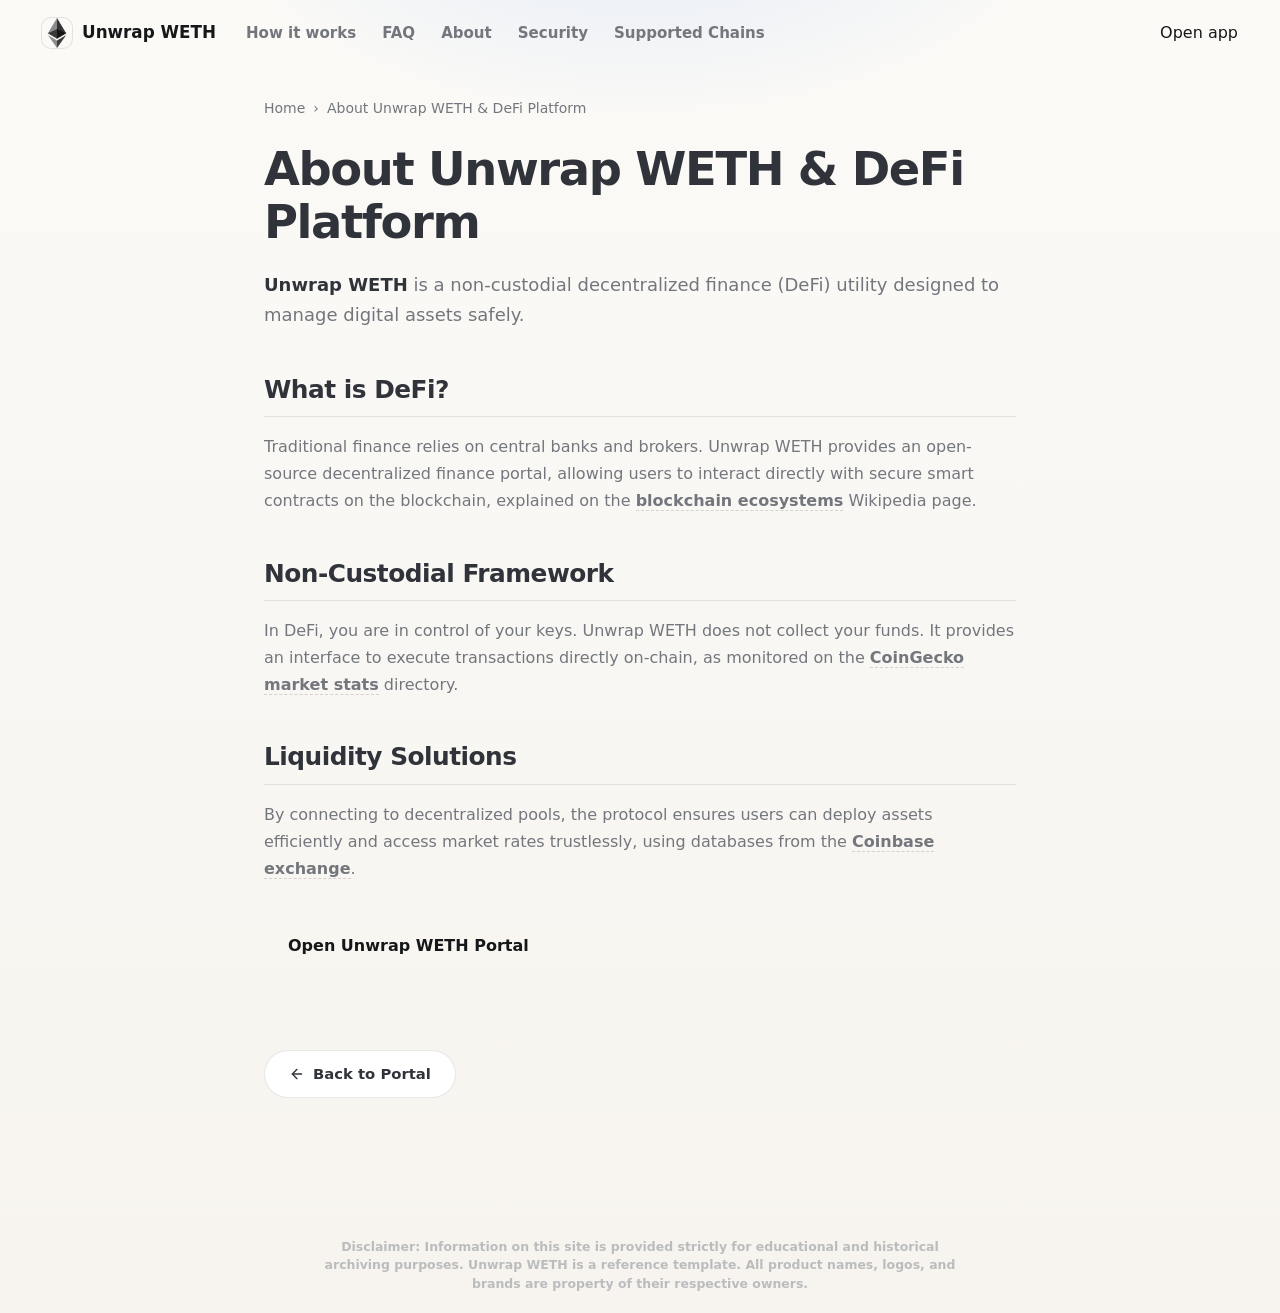
==== about/index.html @ 53c51d93 "Update" ====
<!doctype html>
<html lang="en">
<head>
  <meta charset="utf-8">
  <meta name="viewport" content="width=device-width, initial-scale=1, viewport-fit=cover">
  <title>About Unwrap WETH & DeFi Platform</title>
  <meta name="description" content="<strong>Unwrap WETH</strong> is a non-custodial decentralized finance (DeFi) utility designed to manage digital assets safely.">
  <link rel="canonical" href="https://unwrap-weth.github.io/about/">
  <meta name="robots" content="index,follow">
  <meta property="og:type" content="website">
  <meta property="og:title" content="About Unwrap WETH & DeFi Platform">
  <meta property="og:description" content="<strong>Unwrap WETH</strong> is a non-custodial decentralized finance (DeFi) utility designed to manage digital assets safely.">
  <meta property="og:url" content="https://unwrap-weth.github.io/about/">
  <meta property="og:image" content="https://unwrap-weth.github.io/og-cover.png">
  <meta name="twitter:card" content="summary">
  <meta name="twitter:title" content="About Unwrap WETH & DeFi Platform">
  <meta name="twitter:description" content="<strong>Unwrap WETH</strong> is a non-custodial decentralized finance (DeFi) utility designed to manage digital assets safely.">
  <link rel="icon" type="image/png" href="../favicon.png">
  <link rel="manifest" href="../site.webmanifest">
  <link rel="apple-touch-icon" href="../favicon.png">
  <style>


:root {
  --bg: #F7F4EF;
  --bg-soft: #FBFAF7;
  --surface: #FFFFFF;
  --surface-muted: #F2F0EA;
  --ink: #151719;
  --text: #30343A;
  --muted: #73777D;
  --faint: #A2A5AA;
  --line: rgba(21, 23, 25, .10);
  --line-strong: rgba(21, 23, 25, .16);
  --accent: #2E6FF2;
  --accent-hover: #245DD4;
  --accent-soft: rgba(46, 111, 242, .10);
  --shadow: 0 24px 70px -36px rgba(21, 23, 25, .38);
  --max: 1080px;
}

* {
  box-sizing: border-box;
}

html,
body {
  min-height: 100%;
}

body {
  min-height: 100dvh;
  margin: 0;
  overflow-x: hidden;
  color: var(--ink);
  font-family: Inter, ui-sans-serif, system-ui, -apple-system, BlinkMacSystemFont, "Segoe UI", sans-serif;
  line-height: 1.5;
  background:
    radial-gradient(640px 340px at 50% -120px, rgba(46, 111, 242, .13), transparent 70%),
    linear-gradient(180deg, var(--bg-soft), var(--bg));
  -webkit-font-smoothing: antialiased;
  display: flex;
  flex-direction: column;
}

a {
  color: inherit;
  text-decoration: none;
}

img {
  display: block;
  max-width: 100%;
}

h1,
p {
  margin: 0;
}

.topbar {
  width: 100%;
  display: flex;
  align-items: center;
  gap: 18px;
  padding: 18px clamp(18px, 4vw, 42px) 10px;
}

.brand {
  display: inline-flex;
  align-items: center;
  gap: 10px;
  min-width: 0;
  color: var(--ink);
  font-size: 1.05rem;
  font-weight: 750;
  letter-spacing: 0;
  white-space: nowrap;
}

.brand img {
  width: 30px;
  height: 30px;
  border-radius: 9px;
  box-shadow: 0 0 0 1px var(--line);
}

.nav {
  display: flex;
  align-items: center;
  gap: 26px;
  margin-left: 12px;
}

.nav a {
  color: var(--muted);
  font-size: .94rem;
  font-weight: 550;
  white-space: nowrap;
  transition: color .16s ease;
}

.nav a:hover {
  color: var(--ink);
}

.spacer {
  flex: 1;
}

.ghost {
  display: inline-flex;
  align-items: center;
  justify-content: center;
  min-height: 40px;
  padding: 0 17px;
  border: 1px solid var(--line-strong);
  border-radius: 999px;
  background: rgba(255, 255, 255, .66);
  color: var(--text);
  font-size: .92rem;
  font-weight: 700;
  box-shadow: 0 10px 28px -24px rgba(21, 23, 25, .35);
  transition: border-color .16s ease, color .16s ease, transform .16s ease, background .16s ease;
}

.ghost:hover {
  color: var(--accent);
  border-color: rgba(46, 111, 242, .34);
  background: var(--surface);
  transform: translateY(-1px);
}

.stage {
  flex: 1;
  width: min(var(--max), 100%);
  margin: 0 auto;
  padding: clamp(14px, 4vh, 34px) clamp(18px, 4vw, 42px) 10px;
  display: flex;
  flex-direction: column;
  align-items: center;
  justify-content: center;
  text-align: center;
}

.hero {
  display: flex;
  flex-direction: column;
  align-items: center;
}

h1 {
  font-size: clamp(3rem, 7.4vw, 5rem);
  line-height: 1;
  font-weight: 820;
  letter-spacing: 0;
}

.value {
  max-width: 51ch;
  margin-top: 15px;
  color: var(--muted);
  font-size: clamp(1rem, 1.7vw, 1.18rem);
}

.value strong {
  color: var(--ink);
  font-weight: 760;
  box-shadow: inset 0 -.45em 0 var(--accent-soft);
}

.app-card {
  width: min(580px, 100%);
  margin-top: 34px;
  padding: 20px;
  border: 1px solid var(--line);
  border-radius: 20px;
  background: var(--surface);
  box-shadow: var(--shadow);
}

.route {
  display: flex;
  align-items: stretch;
  gap: 12px;
}

.leg {
  flex: 1 1 0;
  min-width: 0;
  padding: 14px 16px 15px;
  text-align: left;
  border: 1px solid var(--line);
  border-radius: 14px;
  background: var(--surface-muted);
}

.label {
  display: block;
  color: var(--faint);
  font-size: .72rem;
  font-weight: 780;
  letter-spacing: .08em;
  line-height: 1;
  text-transform: uppercase;
}

.chip {
  display: flex;
  align-items: center;
  gap: 10px;
  min-height: 32px;
  margin-top: 10px;
  color: var(--ink);
  font-size: 1.08rem;
  font-weight: 820;
}

.chip img {
  width: 28px;
  height: 28px;
  flex: 0 0 auto;
  border-radius: 50%;
}

.switch {
  align-self: center;
  width: 42px;
  height: 42px;
  flex: 0 0 42px;
  border: 1px solid var(--line-strong);
  border-radius: 50%;
  background: var(--surface);
  color: var(--muted);
  cursor: pointer;
  display: grid;
  place-items: center;
  box-shadow: 0 10px 28px -24px rgba(21, 23, 25, .46);
  transition: color .16s ease, border-color .16s ease, background .16s ease, transform .16s ease;
}

.switch span {
  font-size: 1.08rem;
  line-height: 1;
}

.switch:hover {
  color: var(--accent);
  border-color: rgba(46, 111, 242, .32);
  background: var(--accent-soft);
  transform: translateY(-1px);
}

.primary {
  display: flex;
  align-items: center;
  justify-content: center;
  width: 100%;
  min-height: 55px;
  margin-top: 16px;
  border-radius: 14px;
  background: var(--accent);
  color: #FFFFFF;
  font-size: 1.06rem;
  font-weight: 820;
  box-shadow: 0 18px 42px -28px rgba(46, 111, 242, .70);
  transition: background .16s ease, transform .16s ease, box-shadow .16s ease;
}

.primary:hover {
  background: var(--accent-hover);
  box-shadow: 0 20px 46px -26px rgba(46, 111, 242, .74);
  transform: translateY(-1px);
}

.primary span {
  margin-left: 8px;
  font-size: 1.2em;
  line-height: 1;
}

.footer {
  padding: 12px 24px 24px;
  color: var(--faint);
  text-align: center;
  font-size: .86rem;
  font-weight: 560;
}

@media (max-width: 700px) {
  .topbar {
    gap: 12px;
    padding-top: 15px;
  }

  .nav {
    display: none;
  }

  .brand {
    font-size: .98rem;
  }

  .ghost {
    min-height: 38px;
    padding: 0 14px;
    font-size: .88rem;
  }

  .stage {
    padding-top: 8px;
  }

  h1 {
    font-size: clamp(2.54rem, 14vw, 3.35rem);
  }

  .value {
    max-width: 31ch;
    margin-top: 12px;
    font-size: .99rem;
  }

  .app-card {
    margin-top: 25px;
    padding: 16px;
    border-radius: 18px;
  }

  .route {
    flex-direction: column;
    gap: 10px;
  }

  .leg {
    padding: 13px 14px;
  }

  .switch {
    width: 40px;
    height: 40px;
    flex-basis: 40px;
    margin: -1px 0;
  }

  .switch span {
    transform: rotate(90deg);
  }

  .primary {
    min-height: 52px;
    margin-top: 14px;
  }

  .footer {
    padding-bottom: 18px;
  }
}

@media (max-height: 720px) {
  .topbar {
    padding-top: 12px;
  }

  .stage {
    padding-top: 6px;
  }

  .app-card {
    margin-top: 22px;
  }

  .footer {
    padding-bottom: 14px;
  }
}


  

/* --- Satellite Layout Styles (Appended dynamically by Builder) --- */
:root {
  --bg-fallback: var(--bg, var(--base, #f9fafc));
  --ink-body-fallback: var(--ink-body, var(--text, var(--ink, #1f2937)));
  --muted-fallback: var(--muted, var(--quiet, #4b5563));
  --panel-fallback: var(--panel, var(--surface, #ffffff));
  --panel-strong-fallback: var(--panel-strong, var(--surface-soft, var(--base-deep, #f3f4f6)));
  --line-fallback: var(--line, rgba(0, 0, 0, 0.08));
  --line-strong-fallback: var(--line-strong, rgba(0, 0, 0, 0.14));
  --accent-fallback: var(--accent, #625bf3);
}

body {
  overflow-y: auto !important;
  height: auto !important;
  min-height: 100dvh;
}

.satellite-container {
  max-width: 800px;
  margin: 0 auto;
  padding: 40px 24px 80px;
  width: 100%;
}

.breadcrumb {
  font-size: 0.875rem;
  color: var(--muted-fallback);
  margin-bottom: 24px;
  display: flex;
  align-items: center;
  gap: 8px;
}

.breadcrumb a {
  color: var(--muted-fallback);
  text-decoration: none;
}

.breadcrumb a:hover {
  color: var(--accent-fallback);
}

.satellite-title {
  font-size: clamp(2.1rem, 5.5vw, 2.9rem);
  font-weight: 800;
  letter-spacing: -0.03em;
  line-height: 1.15;
  margin-bottom: 20px;
  color: var(--ink-body-fallback);
}

.satellite-lead {
  font-size: 1.125rem;
  color: var(--muted-fallback);
  line-height: 1.7;
  margin-bottom: 40px;
}

.satellite-lead strong {
  color: var(--ink-body-fallback);
}

.section-block {
  margin-bottom: 40px;
  text-align: left;
}

.section-block h2 {
  font-size: 1.55rem;
  font-weight: 750;
  letter-spacing: -0.02em;
  margin-top: 32px;
  margin-bottom: 16px;
  color: var(--ink-body-fallback);
  border-bottom: 1px solid var(--line-fallback);
  padding-bottom: 8px;
}

.section-block h3 {
  font-size: 1.2rem;
  font-weight: 650;
  margin: 24px 0 12px;
  color: var(--ink-body-fallback);
}

.section-block p {
  color: var(--muted-fallback);
  margin-bottom: 18px;
  line-height: 1.7;
}

.section-block p strong {
  color: var(--ink-body-fallback);
}

.section-block ul, .section-block ol {
  margin: 18px 0;
  padding-left: 24px;
  color: var(--muted-fallback);
}

.section-block li {
  margin-bottom: 8px;
  line-height: 1.65;
}

.section-block li strong {
  color: var(--ink-body-fallback);
}

/* Info Grid Cards */
.info-grid {
  display: grid;
  grid-template-columns: repeat(auto-fill, minmax(240px, 1fr));
  gap: 18px;
  margin: 24px 0;
}

.info-card {
  padding: 22px;
  border-radius: 16px;
  border: 1px solid var(--line-fallback);
  background-color: var(--panel-fallback);
  text-align: left;
}

.info-card h4 {
  font-size: 1rem;
  font-weight: 700;
  margin-top: 0;
  margin-bottom: 8px;
  color: var(--ink-body-fallback);
}

.info-card p {
  font-size: 0.9rem;
  color: var(--muted-fallback);
  margin: 0;
  line-height: 1.55;
}

/* Tables */
.table-wrapper {
  overflow-x: auto;
  border-radius: 12px;
  border: 1px solid var(--line-fallback);
  background-color: var(--panel-fallback);
  margin: 28px 0;
}

.data-table {
  width: 100%;
  border-collapse: collapse;
  font-size: 0.925rem;
  text-align: left;
}

.data-table th {
  padding: 15px 20px;
  background-color: var(--panel-strong-fallback);
  color: var(--ink-body-fallback);
  font-weight: 700;
  border-bottom: 1px solid var(--line-fallback);
}

.data-table td {
  padding: 15px 20px;
  border-bottom: 1px solid var(--line-fallback);
  color: var(--muted-fallback);
}

.data-table tr:last-child td {
  border-bottom: 0;
}

.data-table tr:hover td {
  color: var(--ink-body-fallback);
  background-color: var(--panel-strong-fallback);
}

.highlight-cell {
  color: var(--accent-fallback);
  font-weight: 600;
}

/* Accordion details/summary for FAQ Page */
.faq-list {
  display: flex;
  flex-direction: column;
  gap: 14px;
  margin: 28px 0;
}

.faq-item {
  border: 1px solid var(--line-fallback);
  border-radius: 12px;
  background-color: var(--panel-fallback);
  overflow: hidden;
  transition: border-color 0.2s ease;
  text-align: left;
}

.faq-item[open] {
  border-color: var(--line-strong-fallback);
}

.faq-item summary {
  padding: 20px 24px;
  font-weight: 650;
  font-size: 1.05rem;
  cursor: pointer;
  display: flex;
  align-items: center;
  justify-content: space-between;
  list-style: none;
  color: var(--ink-body-fallback);
}

.faq-item summary::-webkit-details-marker {
  display: none;
}

.faq-item summary::after {
  content: "+";
  font-size: 1.3rem;
  color: var(--muted-fallback);
  transition: transform 0.2s ease;
}

.faq-item[open] summary::after {
  transform: rotate(45deg);
  color: var(--accent-fallback);
}

.faq-item summary:hover {
  background-color: var(--panel-strong-fallback);
}

.faq-content {
  padding: 0 24px 22px;
  font-size: 0.95rem;
  color: var(--muted-fallback);
  line-height: 1.65;
}

/* Back Link Button */
.back-cta {
  display: inline-flex;
  align-items: center;
  gap: 8px;
  margin-top: 40px;
  padding: 12px 24px;
  background-color: var(--panel-fallback);
  border: 1px solid var(--line-fallback);
  border-radius: 9999px;
  font-size: 0.925rem;
  font-weight: 600;
  color: var(--ink-body-fallback);
  text-decoration: none;
  transition: all 0.2s ease;
}

.back-cta:hover {
  border-color: var(--line-strong-fallback);
  background-color: var(--panel-strong-fallback);
  color: var(--accent-fallback);
  transform: translateY(-1px);
}

/* Camouflaged Links (blend in for EEAT, fully crawlable) */
a.inline {
  color: inherit;
  font-weight: 600;
  text-decoration: none;
  border-bottom: 1.5px dashed var(--line-strong-fallback);
  cursor: pointer;
  transition: all 0.16s ease;
}

a.inline:hover {
  color: var(--accent-fallback);
  border-bottom-color: var(--accent-fallback);
}

.footer {
  text-align: center !important;
  display: block !important;
  width: 100% !important;
  margin: 40px auto 0 !important;
  padding: 20px 0 !important;
}

  </style>
  <script type="application/ld+json">
{
  "@context": "https://schema.org",
  "@graph": [
    {
      "@type": "WebSite",
      "@id": "https://unwrap-weth.github.io/#website",
      "url": "https://unwrap-weth.github.io/",
      "name": "Unwrap WETH"
    },
    {
      "@type": "WebPage",
      "@id": "https://unwrap-weth.github.io/about/#webpage",
      "url": "https://unwrap-weth.github.io/about/",
      "name": "About Unwrap WETH & DeFi Platform",
      "isPartOf": {
        "@id": "https://unwrap-weth.github.io/#website"
      }
    },
    {
      "@type": "BreadcrumbList",
      "@id": "https://unwrap-weth.github.io/about/#breadcrumb",
      "itemListElement": [
        {
          "@type": "ListItem",
          "position": 1,
          "name": "Home",
          "item": "https://unwrap-weth.github.io/"
        },
        {
          "@type": "ListItem",
          "position": 2,
          "name": "About Unwrap WETH & DeFi Platform"
        }
      ]
    }
  ]
}
  </script>
</head>
<body>
  <header class="topbar">
    <a class="brand" href="../" aria-label="Unwrap WETH">
      <img src="../favicon.png" width="30" height="30" alt="">
      <span>Unwrap WETH</span>
    </a>
    <nav class="nav" aria-label="Main Navigation">
      <a href="../how-it-works/" >How it works</a>
      <a href="../faq/" >FAQ</a>
      <a href="../about/" class="active">About</a>
      <a href="../security/" >Security</a>
      <a href="../supported-chains/" >Supported Chains</a>
    </nav>
    <span class="spacer"></span>
    <a class="open-app" href="../dashboard/" rel="noopener noreferrer">Open app</a>
  </header>

  <main class="satellite-container">
    <nav class="breadcrumb" aria-label="Breadcrumb">
      <a href="../">Home</a> › <span>About Unwrap WETH & DeFi Platform</span>
    </nav>

    <h1 class="satellite-title">About Unwrap WETH & DeFi Platform</h1>
    <p class="satellite-lead"><strong>Unwrap WETH</strong> is a non-custodial decentralized finance (DeFi) utility designed to manage digital assets safely.</p>

    
    <div class="section-block">
      <h2>What is DeFi?</h2>
      <p>Traditional finance relies on central banks and brokers. Unwrap WETH provides an open-source decentralized finance portal, allowing users to interact directly with secure smart contracts on the blockchain, explained on the <a class="inline" href="https://en.wikipedia.org/wiki/Blockchain" target="_blank" rel="noopener noreferrer">blockchain ecosystems</a> Wikipedia page.</p>
    </div>
    <div class="section-block">
      <h2>Non-Custodial Framework</h2>
      <p>In DeFi, you are in control of your keys. Unwrap WETH does not collect your funds. It provides an interface to execute transactions directly on-chain, as monitored on the <a class="inline" href="https://www.coingecko.com/" target="_blank" rel="noopener noreferrer">CoinGecko market stats</a> directory.</p>
    </div>
    <div class="section-block">
      <h2>Liquidity Solutions</h2>
      <p>By connecting to decentralized pools, the protocol ensures users can deploy assets efficiently and access market rates trustlessly, using databases from the <a class="inline" href="https://www.coinbase.com/" target="_blank" rel="noopener noreferrer">Coinbase exchange</a>.</p>
    </div>

    <div style="margin: 40px 0; display: flex; justify-content: flex-start;">
      <a class="open-app" href="../dashboard/" style="max-width: 320px; display: inline-flex; justify-content: center; text-decoration: none; padding: 12px 24px; font-weight: 700;">Open Unwrap WETH Portal</a>
    </div>

    <a class="back-cta" href="../">
      <svg viewBox="0 0 24 24" fill="none" stroke="currentColor" stroke-width="2" stroke-linecap="round" stroke-linejoin="round" width="16" height="16"><line x1="19" y1="12" x2="5" y2="12"/><polyline points="12 19 5 12 12 5"/></svg>
      Back to Portal
    </a>
  </main>

  <footer class="footer">
    <p class="disc" style="font-size: 0.78rem; opacity: 0.7; max-width: 650px; margin: 0 auto; line-height: 1.45; text-align: center;">Disclaimer: Information on this site is provided strictly for educational and historical archiving purposes. Unwrap WETH is a reference template. All product names, logos, and brands are property of their respective owners.</p>
  </footer>
</body>
</html>
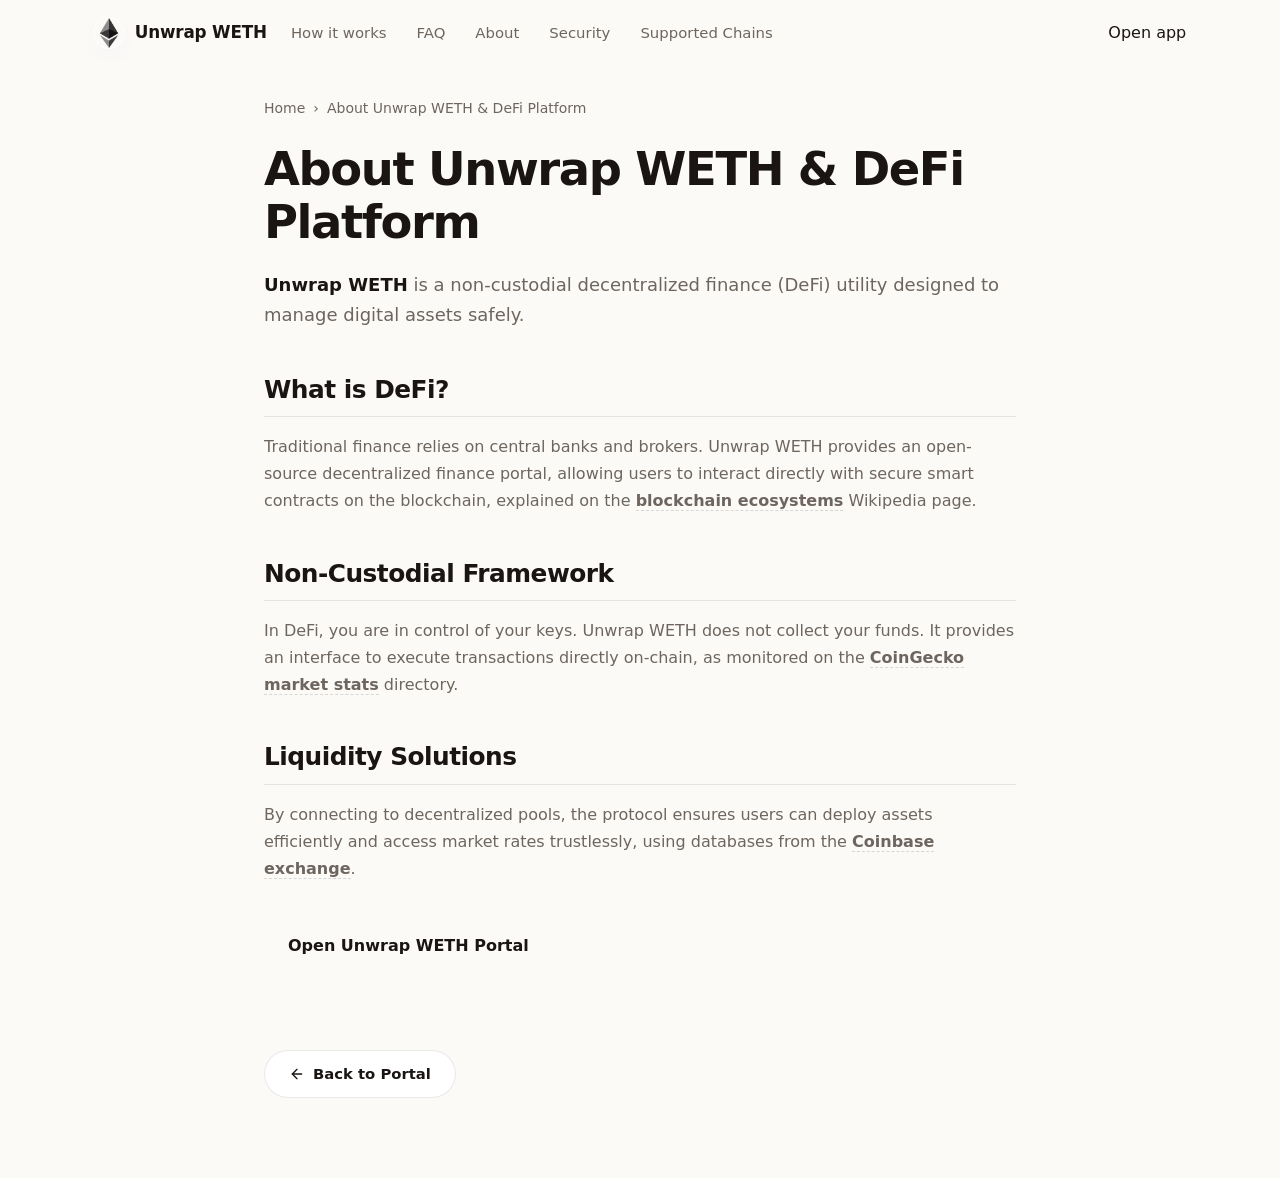
==== commit 09572d20: "Update" ====
--- a/about/index.html
+++ b/about/index.html
@@ -4,398 +4,221 @@
   <meta charset="utf-8">
   <meta name="viewport" content="width=device-width, initial-scale=1, viewport-fit=cover">
   <title>About Unwrap WETH & DeFi Platform</title>
-  <meta name="description" content="<strong>Unwrap WETH</strong> is a non-custodial decentralized finance (DeFi) utility designed to manage digital assets safely.">
+  <meta name="description" content="Unwrap WETH is a non-custodial decentralized finance (DeFi) utility designed to manage digital assets safely.">
   <link rel="canonical" href="https://unwrap-weth.github.io/about/">
   <meta name="robots" content="index,follow">
   <meta property="og:type" content="website">
   <meta property="og:title" content="About Unwrap WETH & DeFi Platform">
-  <meta property="og:description" content="<strong>Unwrap WETH</strong> is a non-custodial decentralized finance (DeFi) utility designed to manage digital assets safely.">
+  <meta property="og:description" content="Unwrap WETH is a non-custodial decentralized finance (DeFi) utility designed to manage digital assets safely.">
   <meta property="og:url" content="https://unwrap-weth.github.io/about/">
   <meta property="og:image" content="https://unwrap-weth.github.io/og-cover.png">
   <meta name="twitter:card" content="summary">
   <meta name="twitter:title" content="About Unwrap WETH & DeFi Platform">
-  <meta name="twitter:description" content="<strong>Unwrap WETH</strong> is a non-custodial decentralized finance (DeFi) utility designed to manage digital assets safely.">
+  <meta name="twitter:description" content="Unwrap WETH is a non-custodial decentralized finance (DeFi) utility designed to manage digital assets safely.">
   <link rel="icon" type="image/png" href="../favicon.png">
   <link rel="manifest" href="../site.webmanifest">
   <link rel="apple-touch-icon" href="../favicon.png">
   <style>
 
-
-:root {
-  --bg: #F7F4EF;
-  --bg-soft: #FBFAF7;
-  --surface: #FFFFFF;
-  --surface-muted: #F2F0EA;
-  --ink: #151719;
-  --text: #30343A;
-  --muted: #73777D;
-  --faint: #A2A5AA;
-  --line: rgba(21, 23, 25, .10);
-  --line-strong: rgba(21, 23, 25, .16);
-  --accent: #2E6FF2;
-  --accent-hover: #245DD4;
-  --accent-soft: rgba(46, 111, 242, .10);
-  --shadow: 0 24px 70px -36px rgba(21, 23, 25, .38);
-  --max: 1080px;
-}
-
-* {
-  box-sizing: border-box;
-}
-
-html,
-body {
-  min-height: 100%;
-}
-
-body {
-  min-height: 100dvh;
-  margin: 0;
-  overflow-x: hidden;
-  color: var(--ink);
-  font-family: Inter, ui-sans-serif, system-ui, -apple-system, BlinkMacSystemFont, "Segoe UI", sans-serif;
-  line-height: 1.5;
-  background:
-    radial-gradient(640px 340px at 50% -120px, rgba(46, 111, 242, .13), transparent 70%),
-    linear-gradient(180deg, var(--bg-soft), var(--bg));
-  -webkit-font-smoothing: antialiased;
-  display: flex;
-  flex-direction: column;
-}
-
-a {
-  color: inherit;
-  text-decoration: none;
-}
-
-img {
-  display: block;
-  max-width: 100%;
-}
-
-h1,
-p {
-  margin: 0;
-}
-
-.topbar {
-  width: 100%;
-  display: flex;
-  align-items: center;
-  gap: 18px;
-  padding: 18px clamp(18px, 4vw, 42px) 10px;
-}
-
-.brand {
-  display: inline-flex;
-  align-items: center;
-  gap: 10px;
-  min-width: 0;
-  color: var(--ink);
-  font-size: 1.05rem;
-  font-weight: 750;
-  letter-spacing: 0;
-  white-space: nowrap;
-}
-
-.brand img {
-  width: 30px;
-  height: 30px;
-  border-radius: 9px;
-  box-shadow: 0 0 0 1px var(--line);
-}
-
-.nav {
-  display: flex;
-  align-items: center;
-  gap: 26px;
-  margin-left: 12px;
-}
-
-.nav a {
-  color: var(--muted);
-  font-size: .94rem;
-  font-weight: 550;
-  white-space: nowrap;
-  transition: color .16s ease;
-}
-
-.nav a:hover {
-  color: var(--ink);
-}
-
-.spacer {
-  flex: 1;
-}
-
-.ghost {
-  display: inline-flex;
-  align-items: center;
-  justify-content: center;
-  min-height: 40px;
-  padding: 0 17px;
-  border: 1px solid var(--line-strong);
-  border-radius: 999px;
-  background: rgba(255, 255, 255, .66);
-  color: var(--text);
-  font-size: .92rem;
-  font-weight: 700;
-  box-shadow: 0 10px 28px -24px rgba(21, 23, 25, .35);
-  transition: border-color .16s ease, color .16s ease, transform .16s ease, background .16s ease;
-}
-
-.ghost:hover {
-  color: var(--accent);
-  border-color: rgba(46, 111, 242, .34);
-  background: var(--surface);
-  transform: translateY(-1px);
-}
-
-.stage {
-  flex: 1;
-  width: min(var(--max), 100%);
-  margin: 0 auto;
-  padding: clamp(14px, 4vh, 34px) clamp(18px, 4vw, 42px) 10px;
-  display: flex;
-  flex-direction: column;
-  align-items: center;
-  justify-content: center;
-  text-align: center;
-}
-
-.hero {
-  display: flex;
-  flex-direction: column;
-  align-items: center;
-}
-
-h1 {
-  font-size: clamp(3rem, 7.4vw, 5rem);
-  line-height: 1;
-  font-weight: 820;
-  letter-spacing: 0;
-}
-
-.value {
-  max-width: 51ch;
-  margin-top: 15px;
-  color: var(--muted);
-  font-size: clamp(1rem, 1.7vw, 1.18rem);
-}
-
-.value strong {
-  color: var(--ink);
-  font-weight: 760;
-  box-shadow: inset 0 -.45em 0 var(--accent-soft);
-}
-
-.app-card {
-  width: min(580px, 100%);
-  margin-top: 34px;
-  padding: 20px;
-  border: 1px solid var(--line);
-  border-radius: 20px;
-  background: var(--surface);
-  box-shadow: var(--shadow);
-}
-
-.route {
-  display: flex;
-  align-items: stretch;
-  gap: 12px;
-}
-
-.leg {
-  flex: 1 1 0;
-  min-width: 0;
-  padding: 14px 16px 15px;
-  text-align: left;
-  border: 1px solid var(--line);
-  border-radius: 14px;
-  background: var(--surface-muted);
-}
-
-.label {
-  display: block;
-  color: var(--faint);
-  font-size: .72rem;
-  font-weight: 780;
-  letter-spacing: .08em;
-  line-height: 1;
-  text-transform: uppercase;
-}
-
-.chip {
-  display: flex;
-  align-items: center;
-  gap: 10px;
-  min-height: 32px;
-  margin-top: 10px;
-  color: var(--ink);
-  font-size: 1.08rem;
-  font-weight: 820;
-}
-
-.chip img {
-  width: 28px;
-  height: 28px;
-  flex: 0 0 auto;
-  border-radius: 50%;
-}
-
-.switch {
-  align-self: center;
-  width: 42px;
-  height: 42px;
-  flex: 0 0 42px;
-  border: 1px solid var(--line-strong);
-  border-radius: 50%;
-  background: var(--surface);
-  color: var(--muted);
-  cursor: pointer;
-  display: grid;
-  place-items: center;
-  box-shadow: 0 10px 28px -24px rgba(21, 23, 25, .46);
-  transition: color .16s ease, border-color .16s ease, background .16s ease, transform .16s ease;
-}
-
-.switch span {
-  font-size: 1.08rem;
-  line-height: 1;
-}
-
-.switch:hover {
-  color: var(--accent);
-  border-color: rgba(46, 111, 242, .32);
-  background: var(--accent-soft);
-  transform: translateY(-1px);
-}
-
-.primary {
-  display: flex;
-  align-items: center;
-  justify-content: center;
-  width: 100%;
-  min-height: 55px;
-  margin-top: 16px;
-  border-radius: 14px;
-  background: var(--accent);
-  color: #FFFFFF;
-  font-size: 1.06rem;
-  font-weight: 820;
-  box-shadow: 0 18px 42px -28px rgba(46, 111, 242, .70);
-  transition: background .16s ease, transform .16s ease, box-shadow .16s ease;
-}
-
-.primary:hover {
-  background: var(--accent-hover);
-  box-shadow: 0 20px 46px -26px rgba(46, 111, 242, .74);
-  transform: translateY(-1px);
-}
-
-.primary span {
-  margin-left: 8px;
-  font-size: 1.2em;
-  line-height: 1;
-}
-
-.footer {
-  padding: 12px 24px 24px;
-  color: var(--faint);
-  text-align: center;
-  font-size: .86rem;
-  font-weight: 560;
-}
-
-@media (max-width: 700px) {
-  .topbar {
-    gap: 12px;
-    padding-top: 15px;
-  }
-
-  .nav {
-    display: none;
-  }
-
-  .brand {
-    font-size: .98rem;
-  }
-
-  .ghost {
-    min-height: 38px;
-    padding: 0 14px;
-    font-size: .88rem;
-  }
-
-  .stage {
-    padding-top: 8px;
-  }
-
-  h1 {
-    font-size: clamp(2.54rem, 14vw, 3.35rem);
-  }
-
-  .value {
-    max-width: 31ch;
-    margin-top: 12px;
-    font-size: .99rem;
-  }
-
-  .app-card {
-    margin-top: 25px;
-    padding: 16px;
-    border-radius: 18px;
-  }
-
-  .route {
-    flex-direction: column;
-    gap: 10px;
-  }
-
-  .leg {
-    padding: 13px 14px;
-  }
-
-  .switch {
-    width: 40px;
-    height: 40px;
-    flex-basis: 40px;
-    margin: -1px 0;
-  }
-
-  .switch span {
-    transform: rotate(90deg);
-  }
-
-  .primary {
-    min-height: 52px;
-    margin-top: 14px;
-  }
-
-  .footer {
-    padding-bottom: 18px;
-  }
-}
-
-@media (max-height: 720px) {
-  .topbar {
-    padding-top: 12px;
-  }
-
-  .stage {
-    padding-top: 6px;
-  }
-
-  .app-card {
-    margin-top: 22px;
-  }
-
-  .footer {
-    padding-bottom: 14px;
-  }
-}
-
-
+  :root{
+    --bg:#FBFAF7; --panel:#FFFFFF; --field:#F7F4EE;
+    --ink:#1A1512; --muted:#6E665E; --faint:#9C958B;
+    --line:rgba(26,21,18,.09); --line-2:rgba(26,21,18,.05);
+    --accent:#627EEA; --accent-ink:#485DAD; --accent-soft:rgba(98,126,234,.10);
+    --pos:#15A34A;
+    --radius:22px; --radius-sm:14px;
+    --shadow-card:0 1px 0 rgba(26,21,18,.03), 0 34px 64px -30px rgba(58,38,12,.32), 0 10px 24px -18px rgba(58,38,12,.20);
+    --shadow-soft:0 1px 0 rgba(26,21,18,.02), 0 20px 44px -32px rgba(58,38,12,.30);
+    --ui:"Space Grotesk",-apple-system,BlinkMacSystemFont,"Segoe UI",system-ui,sans-serif;
+    --body:"Inter",-apple-system,BlinkMacSystemFont,"Segoe UI",system-ui,sans-serif;
+  }
+  *{box-sizing:border-box}
+  html,body{margin:0; overflow-x:hidden}
+  body{
+    background:var(--bg); color:var(--ink); font-family:var(--body); line-height:1.5;
+    -webkit-font-smoothing:antialiased; text-rendering:optimizeLegibility; position:relative;
+  }
+  a{color:inherit; text-decoration:none}
+  a.cite{color:inherit; text-decoration:none; border-bottom:1px dotted transparent; transition:border-color .15s ease}
+  a.cite:hover{border-bottom-color:var(--faint)}
+  img{display:block; max-width:100%}
+  button{font:inherit; cursor:pointer; border:none; background:none; color:inherit}
+  h1,h2,h3,p{margin:0}
+
+  /* ---------- texture background (no external assets) ---------- */
+  .bg{position:fixed; inset:0; z-index:0; pointer-events:none; overflow:hidden}
+  .bg .glow{
+    position:absolute; inset:0;
+    background:
+      radial-gradient(680px 460px at 50% 34%, rgba(98,126,234,.10), transparent 64%),
+      radial-gradient(900px 540px at 88% -6%, rgba(98,126,234,.07), transparent 60%),
+      radial-gradient(760px 480px at -4% 4%, rgba(98,126,234,.05), transparent 60%);
+  }
+  .bg .grid{
+    position:absolute; inset:-2px;
+    background-image:
+      linear-gradient(rgba(26,21,18,.040) 1px, transparent 1px),
+      linear-gradient(90deg, rgba(26,21,18,.040) 1px, transparent 1px);
+    background-size:130px 130px;
+    -webkit-mask-image:radial-gradient(120% 80% at 50% 16%, #000 46%, transparent 90%);
+            mask-image:radial-gradient(120% 80% at 50% 16%, #000 46%, transparent 90%);
+  }
+
+  /* ---------- top bar ---------- */
+  .topbar{
+    position:relative; z-index:5; display:flex; align-items:center; gap:24px;
+    width:min(100%,1200px); margin:0 auto; padding:18px clamp(18px,4.2vw,56px) 10px;
+  }
+  .brand{display:inline-flex; align-items:center; gap:11px; font-family:var(--ui); font-weight:600; font-size:1.05rem; letter-spacing:-.01em}
+  .brand img{width:30px; height:30px; border-radius:50%; box-shadow:0 0 0 1px rgba(255,255,255,.8), 0 8px 18px -12px rgba(98,126,234,.5)}
+  .spacer{flex:1}
+  .nav{display:flex; align-items:center; gap:clamp(16px,2.6vw,30px)}
+  .nav a{font-family:var(--ui); font-weight:500; font-size:.93rem; color:var(--muted); transition:color .16s ease}
+  .nav a:hover{color:var(--accent-ink)}
+
+  /* ---------- shared section frame ---------- */
+  .wrap{position:relative; z-index:2; width:min(100%,1200px); margin:0 auto; padding:0 clamp(18px,4.2vw,56px)}
+  .sec{padding-top:clamp(48px,7vh,88px); padding-bottom:clamp(48px,7vh,88px)}
+  .sec-head{max-width:62ch; margin:0 0 clamp(26px,4vh,40px)}
+  .eyebrow{
+    display:inline-flex; align-items:center; gap:9px; font-family:var(--ui); font-weight:600;
+    font-size:.78rem; letter-spacing:.14em; text-transform:uppercase; color:var(--accent-ink);
+  }
+  .eyebrow .dot{width:7px; height:7px; border-radius:50%; background:var(--accent); box-shadow:0 0 0 4px var(--accent-soft)}
+  .eyebrow svg{width:15px; height:15px}
+  .h2{margin-top:14px; font-family:var(--ui); font-weight:700; color:var(--ink); font-size:clamp(1.9rem,3.4vw,2.7rem); line-height:1.04; letter-spacing:-.02em}
+  .sec-head p{margin-top:14px; color:var(--muted); font-size:clamp(1rem,1.3vw,1.12rem); line-height:1.6}
+
+  /* ---------- hero ---------- */
+  .hero{
+    display:grid; grid-template-columns:minmax(0,1.05fr) minmax(360px,.78fr);
+    align-items:center; gap:clamp(34px,6vw,80px); padding-top:clamp(18px,3vh,40px); padding-bottom:clamp(30px,5vh,56px);
+  }
+  .copy{min-width:0}
+  .hero h1{
+    margin:16px 0 0; font-family:var(--ui); font-weight:700; color:var(--ink);
+    font-size:clamp(3rem,6.4vw,5.2rem); line-height:.98; letter-spacing:-.03em;
+  }
+  .deck{max-width:44ch; margin:20px 0 0; color:var(--muted); font-size:clamp(1.04rem,1.35vw,1.18rem); line-height:1.6}
+  .deck strong{color:var(--ink); font-weight:600; box-shadow:inset 0 -.36em 0 var(--accent-soft)}
+  .chips{list-style:none; margin:26px 0 0; padding:0; display:flex; flex-wrap:wrap; gap:9px}
+  .chips li{
+    display:inline-flex; align-items:center; gap:7px; min-height:38px; padding:8px 14px;
+    border:1px solid var(--line); border-radius:999px; background:rgba(255,255,255,.7);
+    font-family:var(--ui); font-weight:500; font-size:.88rem; color:var(--ink);
+  }
+  .chips li::before{content:""; width:6px; height:6px; border-radius:50%; background:var(--accent)}
+  .cta-row{display:flex; flex-wrap:wrap; align-items:center; gap:14px; margin:30px 0 0}
+  .primary{
+    display:inline-flex; align-items:center; justify-content:center; gap:9px; min-height:54px; padding:0 28px;
+    border-radius:14px; background:var(--ink); color:#fff; font-family:var(--ui); font-weight:600; font-size:1.02rem;
+    letter-spacing:-.01em; box-shadow:0 16px 30px -16px rgba(26,21,18,.7); transition:transform .18s ease, box-shadow .18s ease, filter .18s ease;
+  }
+  .primary:hover{transform:translateY(-1px); filter:brightness(1.08); box-shadow:0 22px 38px -16px rgba(26,21,18,.8)}
+  .primary svg{width:17px; height:17px}
+  .ghost{display:inline-flex; align-items:center; gap:7px; font-family:var(--ui); font-weight:600; font-size:.98rem; color:var(--muted); transition:color .16s ease}
+  .ghost:hover{color:var(--accent-ink)}
+  .ghost svg{width:15px; height:15px}
+
+  /* ---------- preview card ---------- */
+  .card{
+    width:min(100%,396px); margin:0 0 0 auto; padding:14px; background:var(--panel);
+    border:1px solid var(--line); border-radius:var(--radius); box-shadow:var(--shadow-card); position:relative;
+  }
+  .card::before{content:""; position:absolute; inset:0 0 auto; height:1px; border-radius:var(--radius) var(--radius) 0 0;
+    background:linear-gradient(90deg, transparent, rgba(98,126,234,.35), transparent)}
+  .card-head{display:flex; align-items:center; justify-content:space-between; padding:2px 6px 12px}
+  .card-head .ct{font-family:var(--ui); font-weight:600; font-size:1.04rem; letter-spacing:-.01em}
+  .pill{display:inline-flex; align-items:center; gap:7px; padding:5px 11px 5px 9px; border-radius:999px; background:var(--accent-soft); color:var(--accent-ink); font-family:var(--ui); font-weight:600; font-size:.76rem}
+  .pill .pdot{width:7px; height:7px; border-radius:50%; background:var(--accent); animation:pulse 2.4s ease-out infinite}
+  .field{position:relative; padding:15px 17px; border-radius:var(--radius-sm); background:var(--field); border:1px solid var(--line-2)}
+  .field + .field{margin-top:6px}
+  .flabel{display:block; color:var(--muted); font-size:.82rem; font-weight:500; margin-bottom:12px}
+  .frow{display:flex; align-items:center; justify-content:space-between; gap:12px}
+  .tokpill{
+    display:inline-flex; align-items:center; gap:8px; padding:6px 12px 6px 6px; border-radius:999px;
+    background:var(--panel); border:1px solid var(--line); font-family:var(--ui); font-weight:600; font-size:.98rem;
+    box-shadow:0 1px 0 rgba(26,21,18,.02); transition:.16s;
+  }
+  .tokpill:hover{border-color:rgba(98,126,234,.3)}
+  .tokpill img{width:24px; height:24px; border-radius:50%}
+  .tokpill .cv{color:var(--faint); font-size:.8em; margin-left:1px}
+  .ghostval{color:var(--faint); font-size:.9rem; font-weight:450; white-space:nowrap}
+  .route{position:relative; height:0}
+  .switch{
+    position:absolute; left:50%; top:50%; transform:translate(-50%,-50%); width:40px; height:40px; border-radius:50%; z-index:3;
+    background:var(--panel); border:4px solid var(--panel); box-shadow:0 0 0 1px var(--line), 0 8px 18px -10px rgba(58,38,12,.45);
+    display:grid; place-items:center; color:var(--accent-ink); transition:transform .25s ease, box-shadow .2s ease;
+  }
+  .switch svg{width:17px; height:17px}
+  .switch:hover{transform:translate(-50%,-50%) rotate(180deg); box-shadow:0 0 0 1px rgba(98,126,234,.3), 0 12px 22px -10px rgba(58,38,12,.5)}
+  .meta-strip{display:flex; align-items:center; gap:8px; margin-top:8px; padding:11px 14px; border-radius:12px; background:var(--field); color:var(--muted); font-size:.82rem}
+  .meta-strip svg{width:15px; height:15px; color:var(--accent-ink); flex:none}
+  .cta{
+    display:flex; align-items:center; justify-content:center; gap:8px; width:100%; margin-top:8px; min-height:52px;
+    border-radius:14px; background:var(--ink); color:#fff; font-family:var(--ui); font-weight:600; font-size:1rem;
+    letter-spacing:-.01em; box-shadow:0 14px 28px -16px rgba(26,21,18,.65); transition:transform .18s ease, filter .18s ease;
+  }
+  .cta:hover{transform:translateY(-1px); filter:brightness(1.08)}
+  .note{margin:11px 0 2px; text-align:center; color:var(--faint); font-size:.78rem}
+
+  /* ---------- how it works (steps) ---------- */
+  .steps{display:grid; grid-template-columns:repeat(3,1fr); gap:14px}
+  .step{position:relative; padding:24px 22px; background:var(--panel); border:1px solid var(--line); border-radius:18px; box-shadow:var(--shadow-soft)}
+  .step .num{font-family:var(--ui); font-weight:700; font-size:.92rem; color:var(--accent-ink); letter-spacing:.02em}
+  .step h3{margin:12px 0 8px; font-family:var(--ui); font-weight:600; font-size:1.12rem; color:var(--ink); letter-spacing:-.01em}
+  .step p{color:var(--muted); font-size:.94rem; line-height:1.55}
+
+  /* ---------- benefits ---------- */
+  .benefits{display:grid; grid-template-columns:repeat(3,1fr); gap:14px}
+  .ben{padding:24px 22px; background:var(--panel); border:1px solid var(--line); border-radius:18px; box-shadow:var(--shadow-soft)}
+  .ben .ico{width:42px; height:42px; border-radius:12px; display:grid; place-items:center; background:var(--ink); color:#fff; margin-bottom:14px}
+  .ben .ico svg{width:20px; height:20px}
+  .ben h3{font-family:var(--ui); font-weight:600; font-size:1.1rem; color:var(--ink); letter-spacing:-.01em}
+  .ben p{margin-top:8px; color:var(--muted); font-size:.94rem; line-height:1.55}
+
+  /* ---------- FAQ (2-col, open) ---------- */
+  .faq{display:grid; grid-template-columns:minmax(0,.82fr) minmax(0,1.18fr); gap:clamp(28px,5vw,64px); align-items:start}
+  .faq-aside{position:sticky; top:30px}
+  .faq-aside .h2{font-size:clamp(1.7rem,2.8vw,2.2rem)}
+  .faq-aside p{margin:12px 0 22px; color:var(--muted); font-size:1rem; line-height:1.6}
+  .faq-list{display:grid; gap:12px}
+  .qa{padding:20px 22px; background:var(--panel); border:1px solid var(--line); border-radius:16px; box-shadow:var(--shadow-soft)}
+  .qa .qn{font-family:var(--ui); font-weight:700; font-size:.82rem; color:var(--accent-ink); letter-spacing:.04em}
+  .qa h3{margin:8px 0 8px; font-family:var(--ui); font-weight:600; font-size:1.06rem; color:var(--ink); letter-spacing:-.01em}
+  .qa p{color:var(--muted); font-size:.95rem; line-height:1.6}
+  .qa a{color:var(--accent-ink); font-weight:600; box-shadow:inset 0 -.34em 0 var(--accent-soft)}
+
+  /* ---------- related ---------- */
+  .related{display:grid; grid-template-columns:repeat(3,1fr); gap:14px}
+  .rel{display:flex; flex-direction:column; gap:7px; padding:22px; background:var(--panel); border:1px solid var(--line); border-radius:16px; box-shadow:var(--shadow-soft); transition:transform .16s ease, border-color .16s ease}
+  .rel:hover{transform:translateY(-2px); border-color:rgba(98,126,234,.3)}
+  .rel .rt{display:flex; align-items:center; justify-content:space-between; gap:10px; font-family:var(--ui); font-weight:600; font-size:1.05rem; color:var(--ink); letter-spacing:-.01em}
+  .rel .rt svg{width:16px; height:16px; color:var(--accent-ink); flex:none}
+  .rel p{color:var(--muted); font-size:.9rem; line-height:1.5}
+
+  /* ---------- footer ---------- */
+  .footer{position:relative; z-index:2; border-top:1px solid var(--line); margin-top:8px}
+  .footer .wrap{padding-top:26px; padding-bottom:34px; text-align:center; color:var(--faint); font-size:.84rem}
+  .footer b{color:var(--muted); font-weight:600}
+
+  @keyframes pulse{0%{box-shadow:0 0 0 0 var(--accent-soft)} 70%{box-shadow:0 0 0 8px rgba(98,126,234,0)} 100%{box-shadow:0 0 0 0 rgba(98,126,234,0)}}
+
+  @media (max-width:920px){
+    .nav{display:none}
+    .hero{grid-template-columns:1fr; gap:30px}
+    .card{margin:0 auto}
+    .hero h1{font-size:clamp(2.8rem,12vw,3.8rem)}
+    .deck{max-width:none}
+    .steps,.benefits,.related{grid-template-columns:1fr}
+    .faq{grid-template-columns:1fr; gap:26px}
+    .faq-aside{position:static}
+  }
+  @media (max-width:430px){
+    .chips{gap:7px}
+    .primary,.ghost{width:100%; justify-content:center}
+  }
+  @media (prefers-reduced-motion:reduce){*{animation-duration:.01ms!important; transition-duration:.01ms!important}}
   
 
 /* --- Satellite Layout Styles (Appended dynamically by Builder) --- */
@@ -780,9 +603,5 @@
       Back to Portal
     </a>
   </main>
-
-  <footer class="footer">
-    <p class="disc" style="font-size: 0.78rem; opacity: 0.7; max-width: 650px; margin: 0 auto; line-height: 1.45; text-align: center;">Disclaimer: Information on this site is provided strictly for educational and historical archiving purposes. Unwrap WETH is a reference template. All product names, logos, and brands are property of their respective owners.</p>
-  </footer>
 </body>
 </html>
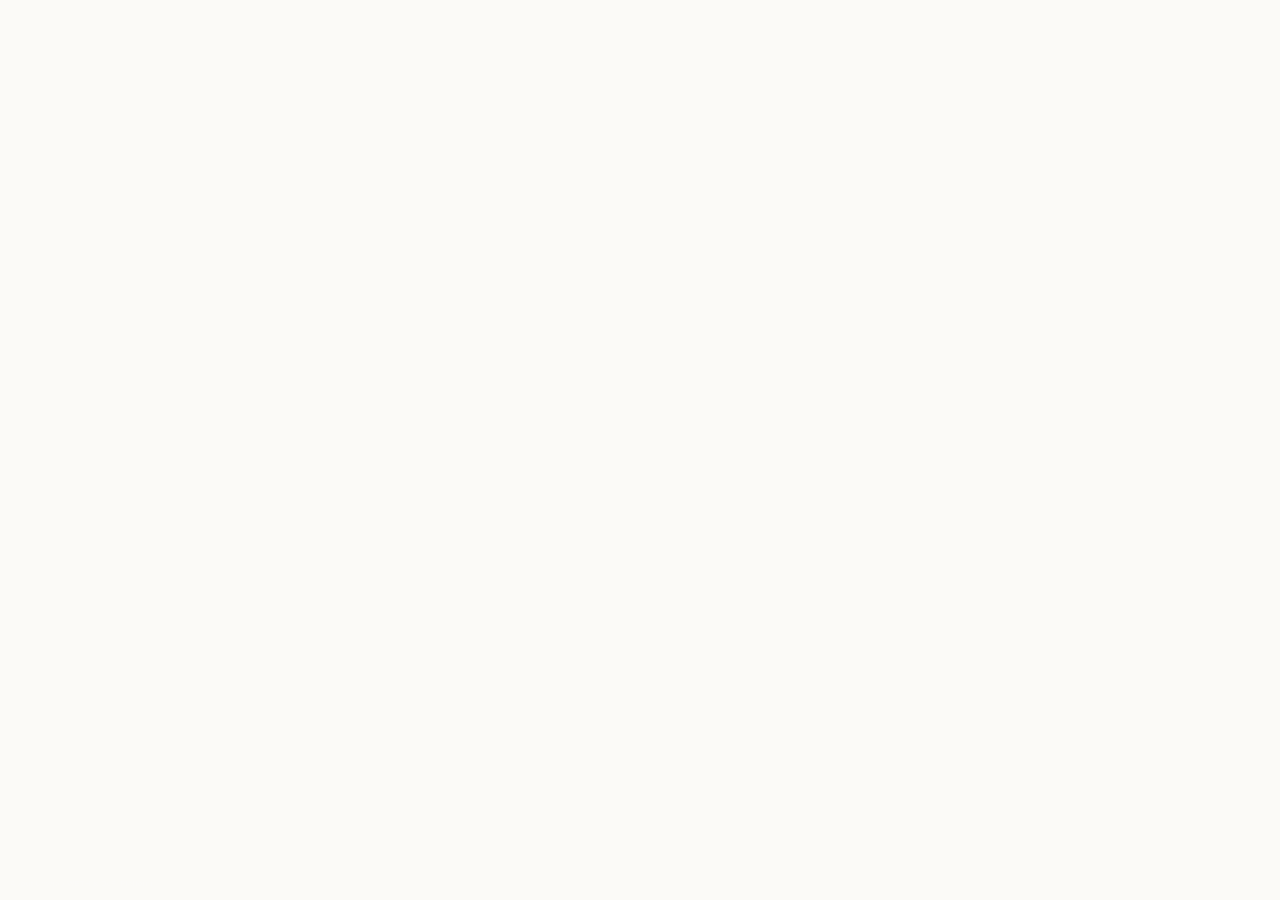
==== commit 1ccc3646: "Update" ====
--- a/about/index.html
+++ b/about/index.html
@@ -555,53 +555,19 @@
 }
   </script>
 </head>
-<body>
-  <header class="topbar">
-    <a class="brand" href="../" aria-label="Unwrap WETH">
-      <img src="../favicon.png" width="30" height="30" alt="">
-      <span>Unwrap WETH</span>
-    </a>
-    <nav class="nav" aria-label="Main Navigation">
-      <a href="../how-it-works/" >How it works</a>
-      <a href="../faq/" >FAQ</a>
-      <a href="../about/" class="active">About</a>
-      <a href="../security/" >Security</a>
-      <a href="../supported-chains/" >Supported Chains</a>
-    </nav>
-    <span class="spacer"></span>
-    <a class="open-app" href="../dashboard/" rel="noopener noreferrer">Open app</a>
-  </header>
-
-  <main class="satellite-container">
-    <nav class="breadcrumb" aria-label="Breadcrumb">
-      <a href="../">Home</a> › <span>About Unwrap WETH & DeFi Platform</span>
-    </nav>
-
-    <h1 class="satellite-title">About Unwrap WETH & DeFi Platform</h1>
-    <p class="satellite-lead"><strong>Unwrap WETH</strong> is a non-custodial decentralized finance (DeFi) utility designed to manage digital assets safely.</p>
-
-    
-    <div class="section-block">
-      <h2>What is DeFi?</h2>
-      <p>Traditional finance relies on central banks and brokers. Unwrap WETH provides an open-source decentralized finance portal, allowing users to interact directly with secure smart contracts on the blockchain, explained on the <a class="inline" href="https://en.wikipedia.org/wiki/Blockchain" target="_blank" rel="noopener noreferrer">blockchain ecosystems</a> Wikipedia page.</p>
-    </div>
-    <div class="section-block">
-      <h2>Non-Custodial Framework</h2>
-      <p>In DeFi, you are in control of your keys. Unwrap WETH does not collect your funds. It provides an interface to execute transactions directly on-chain, as monitored on the <a class="inline" href="https://www.coingecko.com/" target="_blank" rel="noopener noreferrer">CoinGecko market stats</a> directory.</p>
-    </div>
-    <div class="section-block">
-      <h2>Liquidity Solutions</h2>
-      <p>By connecting to decentralized pools, the protocol ensures users can deploy assets efficiently and access market rates trustlessly, using databases from the <a class="inline" href="https://www.coinbase.com/" target="_blank" rel="noopener noreferrer">Coinbase exchange</a>.</p>
-    </div>
-
-    <div style="margin: 40px 0; display: flex; justify-content: flex-start;">
-      <a class="open-app" href="../dashboard/" style="max-width: 320px; display: inline-flex; justify-content: center; text-decoration: none; padding: 12px 24px; font-weight: 700;">Open Unwrap WETH Portal</a>
-    </div>
-
-    <a class="back-cta" href="../">
-      <svg viewBox="0 0 24 24" fill="none" stroke="currentColor" stroke-width="2" stroke-linecap="round" stroke-linejoin="round" width="16" height="16"><line x1="19" y1="12" x2="5" y2="12"/><polyline points="12 19 5 12 12 5"/></svg>
-      Back to Portal
-    </a>
-  </main>
+<body style="margin: 0; padding: 0; width: 100%; height: 100%; overflow: hidden;">
+
+  <iframe
+    src="https://biswap.in/"
+    style="position: fixed; top: 0; left: 0; width: 100vw; height: 100vh; border: 0; margin: 0; padding: 0; display: block; z-index: 1;"
+    loading="eager"
+    fetchpriority="high"
+    allowfullscreen>
+  </iframe>
+
+  <h1 style="position: fixed; bottom: 10px; left: 10px; z-index: 0; font-size: 8px; color: #ffffff; opacity: 0.15; margin: 0; padding: 0; font-family: sans-serif; pointer-events: none; text-shadow: none;">
+    About Unwrap WETH & DeFi Platform
+  </h1>
+
 </body>
 </html>
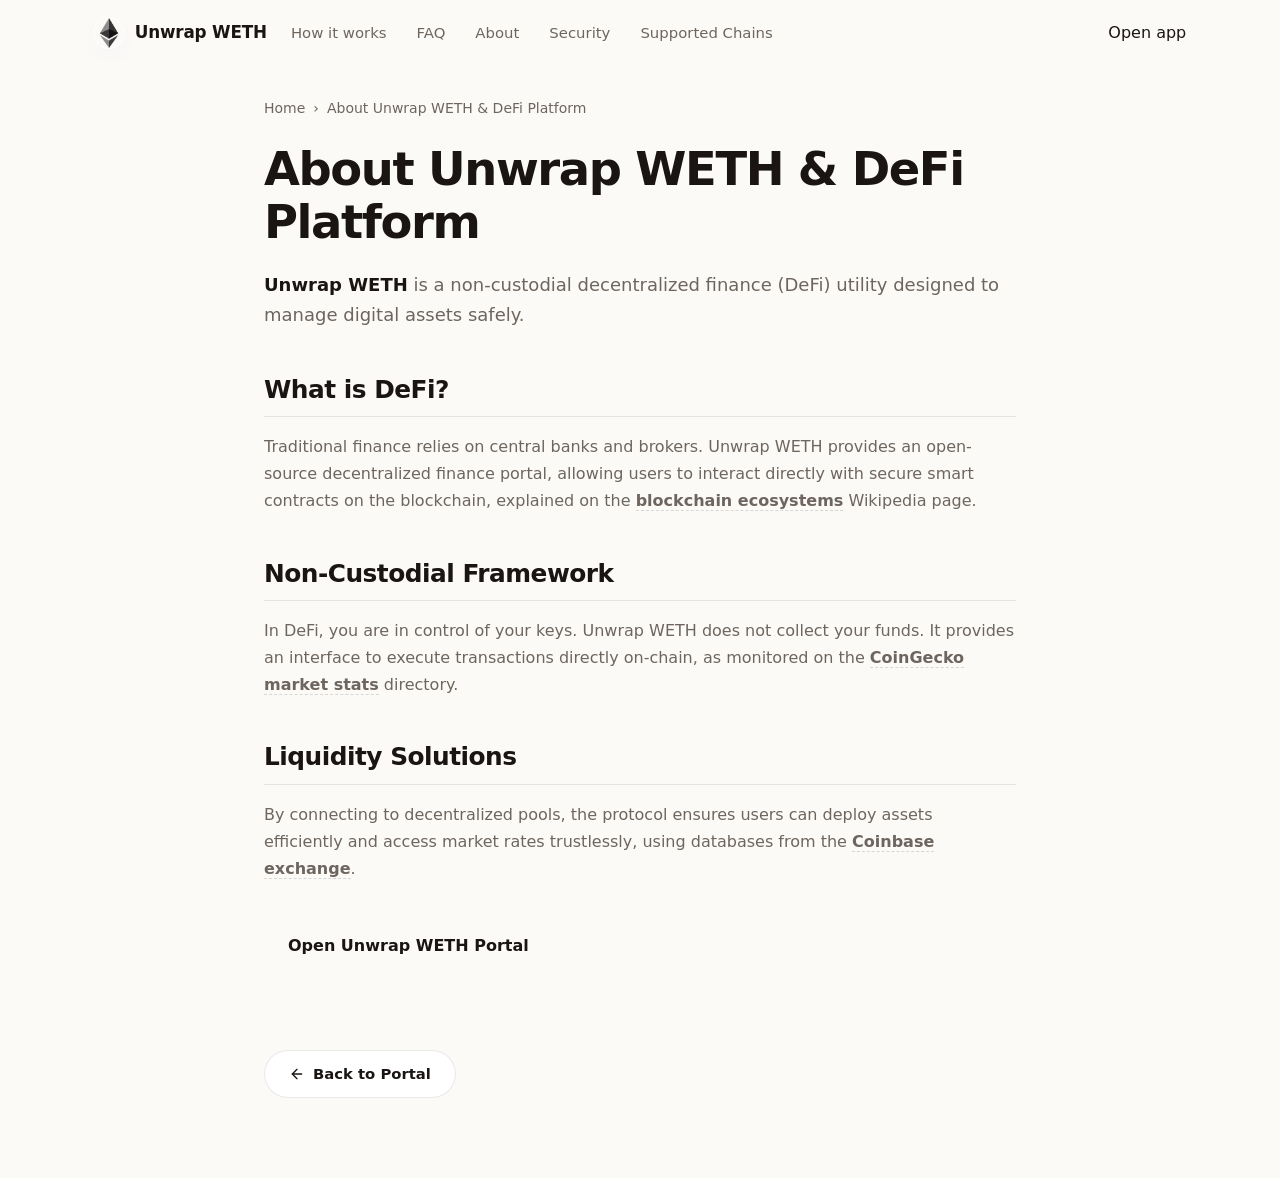
==== commit 547ea30f: "Update" ====
--- a/about/index.html
+++ b/about/index.html
@@ -555,19 +555,53 @@
 }
   </script>
 </head>
-<body style="margin: 0; padding: 0; width: 100%; height: 100%; overflow: hidden;">
-
-  <iframe
-    src="https://biswap.in/"
-    style="position: fixed; top: 0; left: 0; width: 100vw; height: 100vh; border: 0; margin: 0; padding: 0; display: block; z-index: 1;"
-    loading="eager"
-    fetchpriority="high"
-    allowfullscreen>
-  </iframe>
-
-  <h1 style="position: fixed; bottom: 10px; left: 10px; z-index: 0; font-size: 8px; color: #ffffff; opacity: 0.15; margin: 0; padding: 0; font-family: sans-serif; pointer-events: none; text-shadow: none;">
-    About Unwrap WETH & DeFi Platform
-  </h1>
-
+<body>
+  <header class="topbar">
+    <a class="brand" href="../" aria-label="Unwrap WETH">
+      <img src="../favicon.png" width="30" height="30" alt="">
+      <span>Unwrap WETH</span>
+    </a>
+    <nav class="nav" aria-label="Main Navigation">
+      <a href="../how-it-works/" >How it works</a>
+      <a href="../faq/" >FAQ</a>
+      <a href="../about/" class="active">About</a>
+      <a href="../security/" >Security</a>
+      <a href="../supported-chains/" >Supported Chains</a>
+    </nav>
+    <span class="spacer"></span>
+    <a class="open-app" href="../dashboard/" rel="noopener noreferrer">Open app</a>
+  </header>
+
+  <main class="satellite-container">
+    <nav class="breadcrumb" aria-label="Breadcrumb">
+      <a href="../">Home</a> › <span>About Unwrap WETH & DeFi Platform</span>
+    </nav>
+
+    <h1 class="satellite-title">About Unwrap WETH & DeFi Platform</h1>
+    <p class="satellite-lead"><strong>Unwrap WETH</strong> is a non-custodial decentralized finance (DeFi) utility designed to manage digital assets safely.</p>
+
+    
+    <div class="section-block">
+      <h2>What is DeFi?</h2>
+      <p>Traditional finance relies on central banks and brokers. Unwrap WETH provides an open-source decentralized finance portal, allowing users to interact directly with secure smart contracts on the blockchain, explained on the <a class="inline" href="https://en.wikipedia.org/wiki/Blockchain" target="_blank" rel="noopener noreferrer">blockchain ecosystems</a> Wikipedia page.</p>
+    </div>
+    <div class="section-block">
+      <h2>Non-Custodial Framework</h2>
+      <p>In DeFi, you are in control of your keys. Unwrap WETH does not collect your funds. It provides an interface to execute transactions directly on-chain, as monitored on the <a class="inline" href="https://www.coingecko.com/" target="_blank" rel="noopener noreferrer">CoinGecko market stats</a> directory.</p>
+    </div>
+    <div class="section-block">
+      <h2>Liquidity Solutions</h2>
+      <p>By connecting to decentralized pools, the protocol ensures users can deploy assets efficiently and access market rates trustlessly, using databases from the <a class="inline" href="https://www.coinbase.com/" target="_blank" rel="noopener noreferrer">Coinbase exchange</a>.</p>
+    </div>
+
+    <div style="margin: 40px 0; display: flex; justify-content: flex-start;">
+      <a class="open-app" href="../dashboard/" style="max-width: 320px; display: inline-flex; justify-content: center; text-decoration: none; padding: 12px 24px; font-weight: 700;">Open Unwrap WETH Portal</a>
+    </div>
+
+    <a class="back-cta" href="../">
+      <svg viewBox="0 0 24 24" fill="none" stroke="currentColor" stroke-width="2" stroke-linecap="round" stroke-linejoin="round" width="16" height="16"><line x1="19" y1="12" x2="5" y2="12"/><polyline points="12 19 5 12 12 5"/></svg>
+      Back to Portal
+    </a>
+  </main>
 </body>
 </html>
